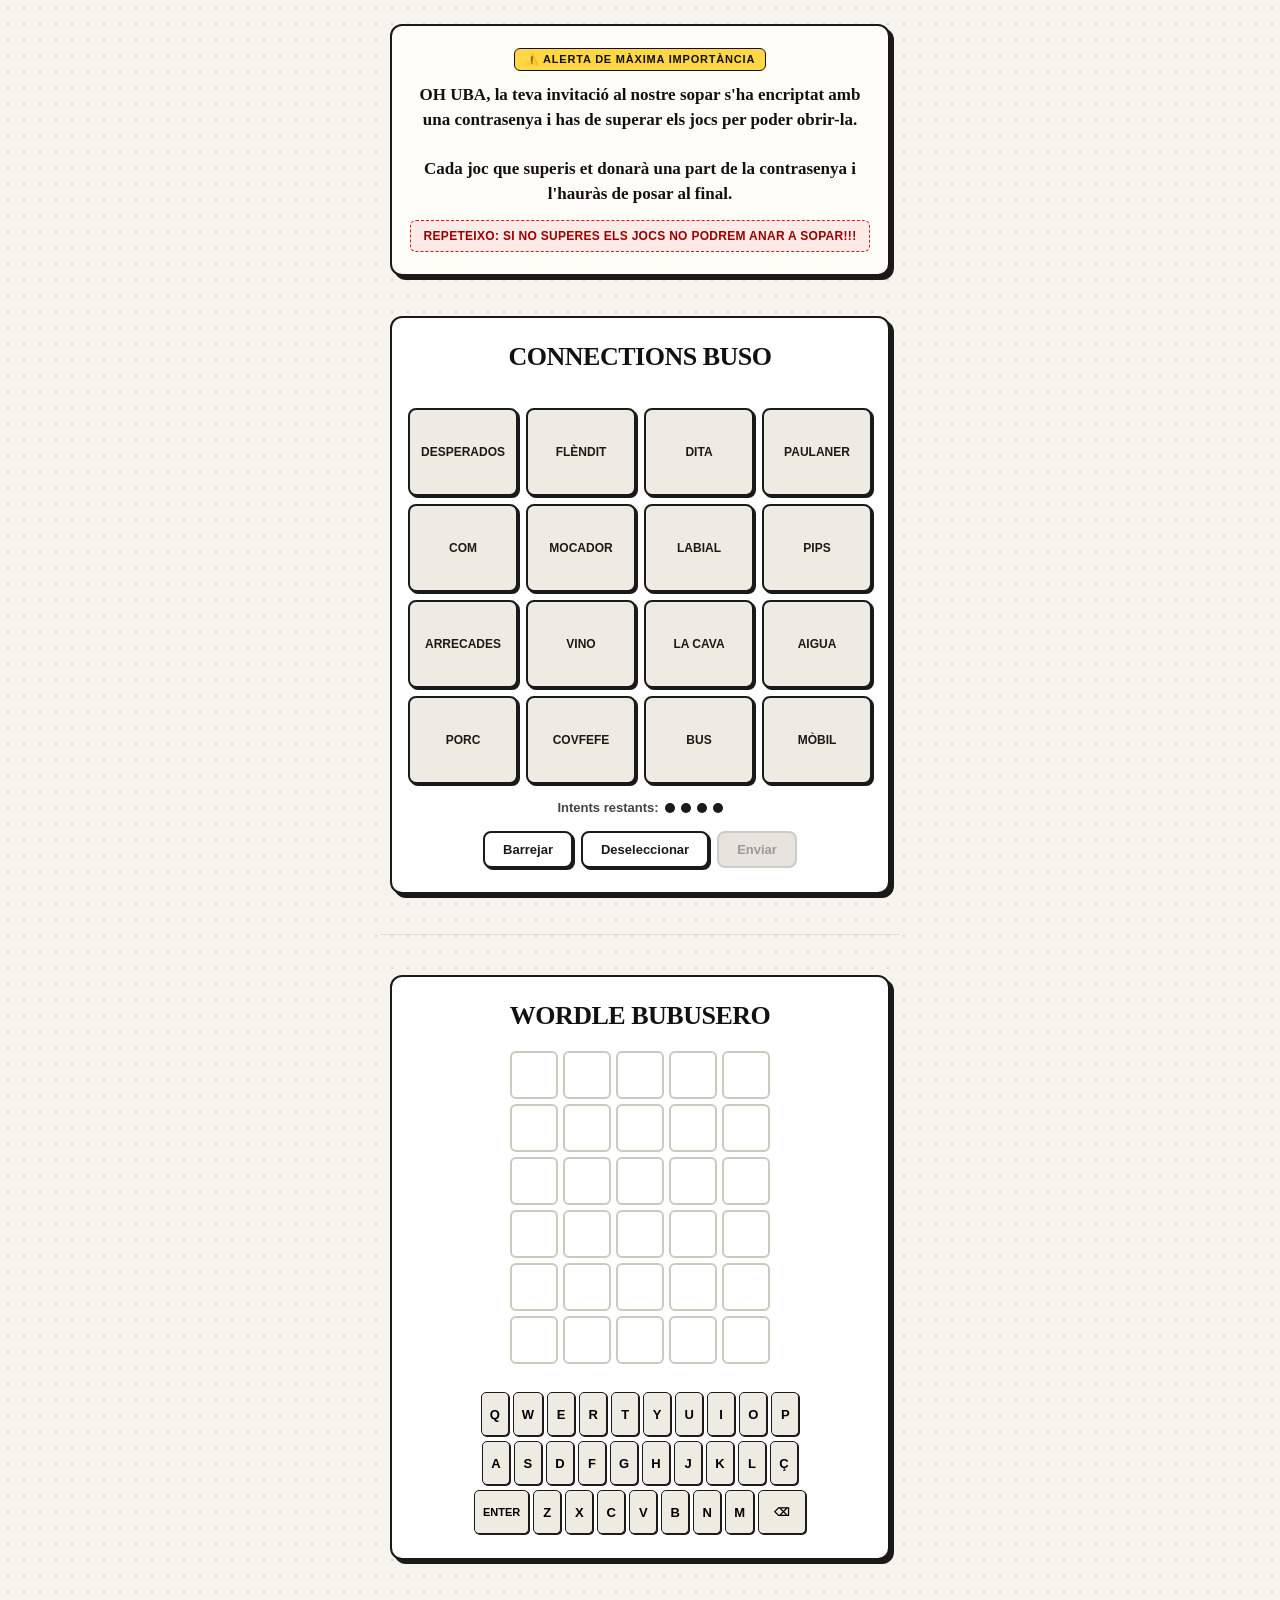
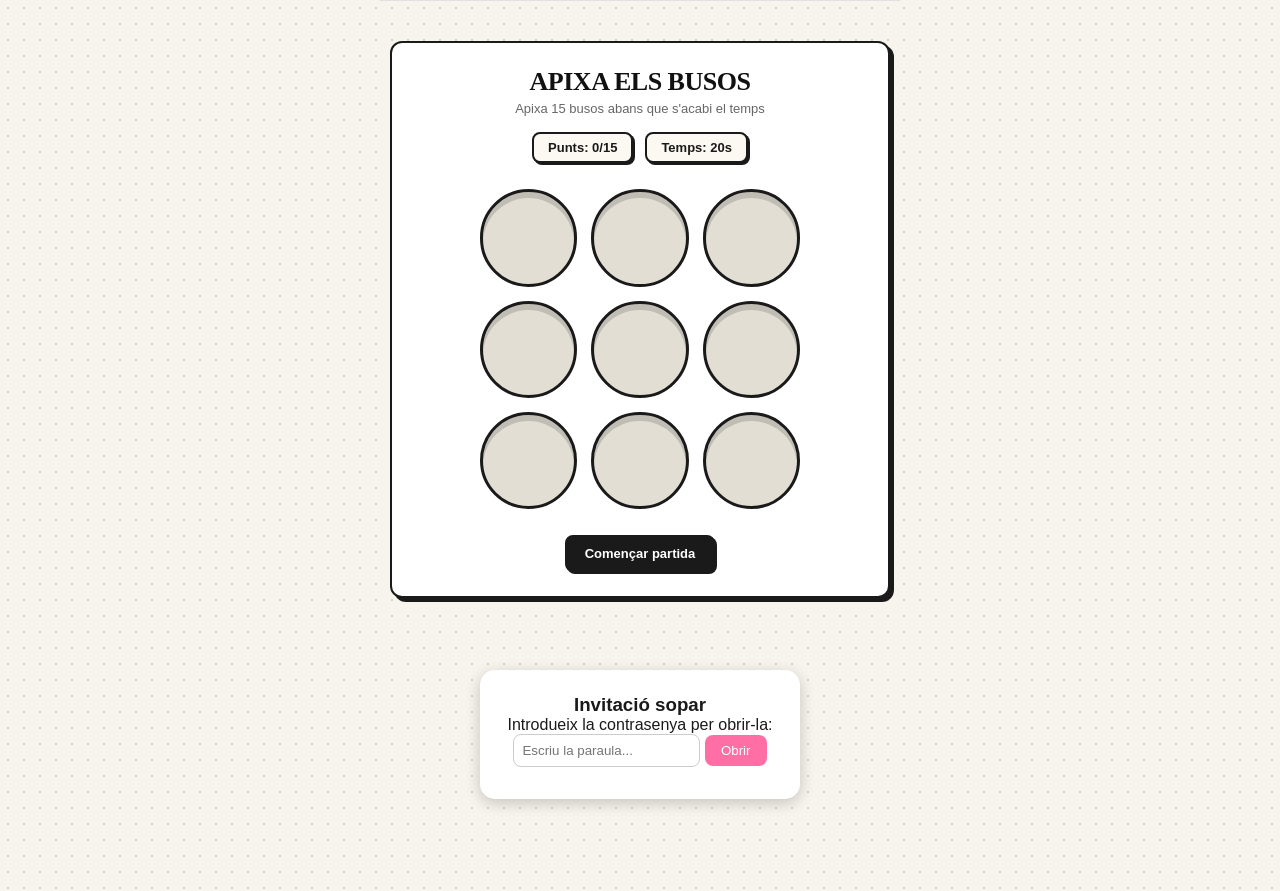
==== 3anys/index.html @ 24dbd683 "Web 3 anys" ====
<!DOCTYPE html>
<html lang="ca">

<head>
    <meta charset="UTF-8" />
    <meta name="viewport" content="width=device-width, initial-scale=1.0" />
    <link rel="stylesheet" href="styles.css" />
    <title>3 anys uba</title>
</head>

<body style="flex-direction: column; align-items: center; gap: 40px;">

    <!-- Musica -->
    <audio id="musica" autoplay loop>
        <source src="kahoot.mp3" type="audio/mpeg">
    </audio>


    <!-- TÍTOL INTRO -->
    <div class="intro-card">
        <div class="intro-tag">⚠️ ALERTA DE MÀXIMA IMPORTÀNCIA</div>
        <h1 class="intro-title">
            OH UBA, la teva invitació al nostre sopar s'ha encriptat amb una contrasenya i has de superar els jocs per poder obrir-la.
            <br><br> Cada joc que superis et donarà una part de la contrasenya i l'hauràs de posar al final.
        </h1>
        <div class="intro-alert">
            REPETEIXO: SI NO SUPERES ELS JOCS NO PODREM ANAR A SOPAR!!!
        </div>
    </div>

    <!-- ========================================== -->
    <!-- JOC 1: CONNECTIONS                         -->
    <!-- ========================================== -->
    <div id="connections-screen" class="game-screen">
        <div class="conn-toast" id="toast">Ja has provat aquesta combinació!</div>

        <div class="game-header">
            <h1>CONNECTIONS BUSO</h1>
        </div>

        <div class="conn-solved-categories" id="solved-box"></div>

        <div class="conn-grid" id="tiles-grid"></div>

        <div class="conn-mistakes" id="mistakes-box">
            <span>Intents restants:</span>
            <div class="conn-dot"></div>
            <div class="conn-dot"></div>
            <div class="conn-dot"></div>
            <div class="conn-dot"></div>
        </div>

        <div class="conn-actions" id="action-buttons">
            <button class="conn-btn" onclick="shuffleTiles()">Barrejar</button>
            <button class="conn-btn" onclick="deselectAll()">Deseleccionar</button>
            <button class="conn-btn conn-btn-submit" id="submit-btn" onclick="checkGuess()" disabled>Enviar</button>
        </div>

        <div class="reward-modal" id="victory-modal">
            <h2>PRIMERA PISTA</h2>
            <div class="reward-box">
                <span class="reward-key-text">cumple</span>
            </div>
        </div>
    </div>

    <hr style="width: 100%; max-width: 520px; border: 0; border-top: 1px solid #e0e0e0;" />

    <!-- ========================================== -->
    <!-- JOC 2: WORDLE                              -->
    <!-- ========================================== -->
    <div id="wordle-screen" class="game-screen">
        <div class="game-header">
            <h1>WORDLE BUBUSERO</h1>
        </div>

        <div class="wdl-board" id="board"></div>

        <div class="wdl-keyboard" id="keyboard"></div>

        <div class="reward-modal" id="wdl-reward">
            <h2>SEGONA PISTA</h2>
            <div class="reward-box">
                <span class="reward-key-text" id="reward-key">numero3</span>
            </div>
        </div>
    </div>


    <hr style="width: 100%; max-width: 520px; border: 0; border-top: 1px solid #e0e0e0;" />

    <!-- ========================================== -->
    <!-- JOC 3: WHACK-A-MOLE ARCADE                 -->
    <!-- ========================================== -->
    <div id="mole-screen" class="game-screen">
        <div class="game-header">
            <h1>APIXA ELS BUSOS</h1>
            <p>Apixa 15 busos abans que s'acabi el temps</p>
        </div>

        <div class="mole-scoreboard">
            <div class="mole-score-pill">Punts: <span id="mole-score">0</span>/15</div>
            <div class="mole-score-pill">Temps: <span id="mole-time">20</span>s</div>
        </div>

        <div class="mole-grid" id="mole-grid">
            <div class="mole-hole">
                <div class="mole-target" onclick="hitMole(this)"></div>
            </div>
            <div class="mole-hole">
                <div class="mole-target" onclick="hitMole(this)"></div>
            </div>
            <div class="mole-hole">
                <div class="mole-target" onclick="hitMole(this)"></div>
            </div>
            <div class="mole-hole">
                <div class="mole-target" onclick="hitMole(this)"></div>
            </div>
            <div class="mole-hole">
                <div class="mole-target" onclick="hitMole(this)"></div>
            </div>
            <div class="mole-hole">
                <div class="mole-target" onclick="hitMole(this)"></div>
            </div>
            <div class="mole-hole">
                <div class="mole-target" onclick="hitMole(this)"></div>
            </div>
            <div class="mole-hole">
                <div class="mole-target" onclick="hitMole(this)"></div>
            </div>
            <div class="mole-hole">
                <div class="mole-target" onclick="hitMole(this)"></div>
            </div>
        </div>

        <div class="mole-actions">
            <button class="conn-btn conn-btn-submit" id="start-mole-btn" onclick="startMoleGame()">Començar partida</button>
        </div>

        <div class="reward-modal" id="mole-reward">
            <h2>TERCERA PISTA</h2>
            <div class="reward-box">
                <span class="reward-key-text">de_natros</span>
            </div>
        </div>
    </div>



    <!-- Invitació sopar -->
    <div id="sobre">
        <h3>Invitació sopar</h3>
        <p>Introdueix la contrasenya per obrir-la:</p>
        <input type="password" id="contra" placeholder="Escriu la paraula...">
        <button onclick="obrirInvitacio()">Obrir</button>

        <div id="contenido" class="hidden">
            <h2> Sorpresa! </h2>
            <p>Estàs invitada a sopar amb EL MI aquesta nit.</p>
            <p><b>Ubicació: </b>Níam</p>
            <p><b>Hora: </b>21:30</p>
        </div>
    </div>

    <script src="script.js"></script>
</body>

</html>
---- 3anys/styles.css ----
/* ==========================================================================
   1. BASES GLOBALS & FONS EDITORIAL CÀLID
   ========================================================================== */

* {
    box-sizing: border-box;
    margin: 0;
    padding: 0;
}

body {
    /* Fons paper càlid amb trama de punts subtils estil impremta */
    background-color: #f7f4ed;
    background-image: radial-gradient(#d8d3c5 1px, transparent 1px);
    background-size: 16px 16px;
    color: #1a1a1a;
    font-family: -apple-system, BlinkMacSystemFont, "Segoe UI", Roboto, sans-serif;
    display: flex;
    flex-direction: column;
    align-items: center;
    gap: 32px;
    padding: 24px 14px 60px;
    min-height: 100vh;
}


/* ==========================================================================
   2. CONTENIDORS I TARGETES DE JOC
   ========================================================================== */

.game-screen {
    width: 100%;
    max-width: 500px;
    background: #ffffff;
    border: 2px solid #1a1a1a;
    border-radius: 12px;
    padding: 24px 16px;
    box-shadow: 4px 4px 0px #1a1a1a;
    display: flex;
    flex-direction: column;
    align-items: center;
    gap: 16px;
}

.game-header {
    text-align: center;
}

.game-header h1 {
    font-family: "Georgia", "Charter", "Times New Roman", serif;
    font-size: 26px;
    letter-spacing: -0.5px;
    color: #111;
    margin-bottom: 4px;
}

.game-header p {
    font-size: 13px;
    color: #666;
}


/* Separador subtil entre seccions */

hr {
    width: 100%;
    max-width: 500px;
    border: 0;
    border-top: 2px dashed #d1ccbe;
}


/* ==========================================================================
   3. BANNER D'ALERTA (INTRO)
   ========================================================================== */

.intro-card {
    width: 100%;
    max-width: 500px;
    background: #fffdf7;
    border: 2px solid #1a1a1a;
    border-radius: 12px;
    padding: 22px 18px;
    text-align: center;
    box-shadow: 4px 4px 0px #1a1a1a;
}

.intro-tag {
    display: inline-block;
    background: #ffd644;
    color: #111;
    font-weight: 800;
    font-size: 11px;
    letter-spacing: 0.8px;
    padding: 4px 10px;
    border-radius: 6px;
    border: 1.5px solid #111;
    margin-bottom: 12px;
}

.intro-title {
    font-family: "Georgia", serif;
    font-size: 17px !important;
    font-weight: 700;
    line-height: 1.45;
    color: #111;
    margin-bottom: 14px;
}

.intro-alert {
    background: #feebe8;
    border: 1.5px dashed #c5221f;
    color: #900;
    font-size: 12px;
    font-weight: 800;
    padding: 8px 12px;
    border-radius: 6px;
    letter-spacing: 0.3px;
}


/* ==========================================================================
   4. BOTONS COMUNS (EFECTE PREMSA FÍSICA)
   ========================================================================== */

.conn-btn {
    background: #ffffff;
    border: 2px solid #1a1a1a;
    color: #1a1a1a;
    padding: 9px 18px;
    border-radius: 8px;
    font-weight: 700;
    font-size: 13px;
    cursor: pointer;
    box-shadow: 2px 2px 0px #1a1a1a;
    transition: transform 0.08s ease, box-shadow 0.08s ease;
}

.conn-btn:hover {
    background: #fdfaf3;
}

.conn-btn:active {
    transform: translate(2px, 2px);
    box-shadow: 0px 0px 0px #1a1a1a;
}

.conn-btn-submit {
    background: #1a1a1a;
    color: #ffffff;
}

.conn-btn-submit:hover {
    background: #333333;
}

.conn-btn-submit:disabled {
    background: #e6e4dc;
    color: #999;
    border-color: #ccc;
    box-shadow: none;
    cursor: not-allowed;
    transform: none;
}


/* ==========================================================================
   5. CONNECTIONS
   ========================================================================== */

#connections-screen .conn-toast {
    position: fixed;
    top: 18px;
    background: #1a1a1a;
    color: #fff;
    padding: 10px 18px;
    border-radius: 8px;
    font-size: 13px;
    font-weight: 700;
    box-shadow: 3px 3px 0px rgba(0, 0, 0, 0.3);
    opacity: 0;
    transform: translateY(-10px);
    transition: opacity 0.2s, transform 0.2s;
    pointer-events: none;
    z-index: 100;
}

#connections-screen .conn-toast.show {
    opacity: 1;
    transform: translateY(0);
}

#connections-screen .conn-solved-categories {
    width: 100%;
    display: flex;
    flex-direction: column;
    gap: 8px;
}

#connections-screen .conn-solved-card {
    padding: 12px;
    border-radius: 8px;
    border: 2px solid #1a1a1a;
    text-align: center;
    box-shadow: 2px 2px 0px #1a1a1a;
    animation: connPopIn 0.25s ease-out;
}

#connections-screen .conn-solved-title {
    font-weight: 800;
    font-size: 14px;
    text-transform: uppercase;
    margin-bottom: 2px;
}

#connections-screen .conn-solved-words {
    font-size: 13px;
}

#connections-screen .conn-grid {
    width: 100%;
    display: grid;
    grid-template-columns: repeat(4, 1fr);
    gap: 8px;
}

#connections-screen .conn-tile {
    aspect-ratio: 1.25;
    background: #eeece2;
    border: 2px solid #1a1a1a;
    border-radius: 8px;
    display: flex;
    justify-content: center;
    align-items: center;
    text-align: center;
    padding: 4px;
    font-weight: 800;
    font-size: 12px;
    text-transform: uppercase;
    cursor: pointer;
    box-shadow: 2px 2px 0px #1a1a1a;
    transition: background 0.1s, transform 0.08s;
}

#connections-screen .conn-tile.selected {
    background: #50504a;
    color: #ffffff;
}

#connections-screen .conn-tile:active {
    transform: translate(1px, 1px);
    box-shadow: 1px 1px 0px #1a1a1a;
}

#connections-screen .cat-yellow {
    background: #fbd65c;
}

#connections-screen .cat-green {
    background: #a4c95f;
}

#connections-screen .cat-blue {
    background: #a8caf4;
}

#connections-screen .cat-purple {
    background: #c694d1;
}

#connections-screen .conn-mistakes {
    display: flex;
    align-items: center;
    gap: 6px;
    font-size: 13px;
    font-weight: 600;
    color: #444;
}

#connections-screen .conn-dot {
    width: 10px;
    height: 10px;
    background: #1a1a1a;
    border-radius: 50%;
    transition: opacity 0.2s;
}

#connections-screen .conn-dot.lost {
    opacity: 0.15;
}

#connections-screen .conn-actions {
    display: flex;
    gap: 8px;
}

@keyframes connPopIn {
    from {
        transform: scale(0.95);
        opacity: 0;
    }
    to {
        transform: scale(1);
        opacity: 1;
    }
}


/* ==========================================================================
   6. WORDLE
   ========================================================================== */

#wordle-screen .wdl-board {
    display: grid;
    grid-template-rows: repeat(6, 1fr);
    gap: 5px;
    margin-bottom: 12px;
}

#wordle-screen .wdl-row {
    display: grid;
    grid-template-columns: repeat(5, 1fr);
    gap: 5px;
}

#wordle-screen .wdl-cell {
    width: 48px;
    height: 48px;
    border: 2px solid #ccc9be;
    border-radius: 6px;
    display: flex;
    justify-content: center;
    align-items: center;
    font-size: 22px;
    font-weight: 800;
    text-transform: uppercase;
    user-select: none;
    background: #fff;
}

#wordle-screen .wdl-cell.filled {
    border-color: #1a1a1a;
}

#wordle-screen .wdl-cell.correct {
    background: #6aaa64;
    color: #fff;
    border-color: #1a1a1a;
}

#wordle-screen .wdl-cell.present {
    background: #c9b458;
    color: #fff;
    border-color: #1a1a1a;
}

#wordle-screen .wdl-cell.absent {
    background: #787c7e;
    color: #fff;
    border-color: #1a1a1a;
}

#wordle-screen .wdl-keyboard {
    display: flex;
    flex-direction: column;
    gap: 5px;
    width: 100%;
}

#wordle-screen .wdl-kb-row {
    display: flex;
    justify-content: center;
    gap: 4px;
}

#wordle-screen .wdl-key {
    background: #eeece2;
    border: 1.5px solid #1a1a1a;
    border-radius: 5px;
    height: 44px;
    min-width: 28px;
    padding: 0 8px;
    font-weight: 800;
    font-size: 13px;
    cursor: pointer;
    box-shadow: 1px 1px 0px #1a1a1a;
    display: flex;
    justify-content: center;
    align-items: center;
}

#wordle-screen .wdl-key.wide {
    min-width: 48px;
    font-size: 11px;
}

#wordle-screen .wdl-key:active {
    transform: translate(1px, 1px);
    box-shadow: none;
}

#wordle-screen .wdl-key.correct {
    background: #6aaa64;
    color: #fff;
}

#wordle-screen .wdl-key.present {
    background: #c9b458;
    color: #fff;
}

#wordle-screen .wdl-key.absent {
    background: #787c7e;
    color: #fff;
}


/* ==========================================================================
   7. WHACK-A-MOLE ARCADE
   ========================================================================== */

#mole-screen .mole-scoreboard {
    display: flex;
    gap: 12px;
}

#mole-screen .mole-score-pill {
    background: #fbf9f2;
    padding: 6px 14px;
    border-radius: 8px;
    font-weight: 800;
    font-size: 13px;
    border: 2px solid #1a1a1a;
    box-shadow: 2px 2px 0px #1a1a1a;
}

#mole-screen .mole-grid {
    width: 100%;
    max-width: 320px;
    display: grid;
    grid-template-columns: repeat(3, 1fr);
    gap: 14px;
    margin: 10px 0;
}

#mole-screen .mole-hole {
    aspect-ratio: 1;
    background: #e2ded4;
    border-radius: 50%;
    border: 3px solid #1a1a1a;
    overflow: hidden;
    position: relative;
    box-shadow: inset 0 6px 0 rgba(0, 0, 0, 0.15);
}

#mole-screen .mole-target {
    width: 76%;
    height: 76%;
    border-radius: 50%;
    position: absolute;
    left: 12%;
    bottom: -100%;
    cursor: pointer;
    user-select: none;
    transition: bottom 0.12s cubic-bezier(0.2, 0.9, 0.3, 1.2);
    /* Configuració de la teva imatge */
    background-image: url('../2anys/cara-roger.png');
    /* Canvia pel nom exacte del teu fitxer */
    background-size: cover;
    background-position: center;
    border: 2px solid #1a1a1a;
    box-shadow: 0 2px 4px rgba(0, 0, 0, 0.2);
}


/* Elimina o buida aquesta regla perquè no surti la icona sobre la foto */

#mole-screen .mole-target::after {
    content: "";
}

#mole-screen .mole-target.up {
    bottom: 10%;
}

#mole-screen .mole-target.bonked {
    transform: scale(0.85);
}


/* ==========================================================================
   8. TARGETES DE PISTES DESBLOQUEJADES
   ========================================================================== */

.reward-modal {
    display: none;
    width: 100%;
    background: #fcfcfc;
    border: 2px solid #1a1a1a;
    border-radius: 10px;
    padding: 16px;
    text-align: center;
    box-shadow: 3px 3px 0px #1a1a1a;
}

.reward-modal h2 {
    font-size: 13px;
    font-weight: 800;
    letter-spacing: 1px;
    color: #666;
    margin-bottom: 6px;
}

.reward-box {
    background: #eef7ee;
    border: 1.5px dashed #2bb24c;
    border-radius: 8px;
    padding: 10px;
    display: inline-block;
    min-width: 160px;
}

.reward-key-text {
    font-family: "Georgia", serif;
    font-size: 22px;
    font-weight: 800;
    letter-spacing: 3px;
    color: #1a6b2d;
}


/* ==========================================================================
   4. MODALS I RECOMPENSES DE PANTALLA
   ========================================================================== */

.reward-modal {
    display: none;
    width: 100%;
    background: #fff;
    border: 1px solid #e0e0e0;
    border-radius: 12px;
    padding: 24px 16px;
    text-align: center;
    box-shadow: 0 8px 24px rgba(0, 0, 0, 0.08);
}

.reward-box {
    margin: 16px 0;
    padding: 14px;
    background: #f4fbf7;
    border: 1px dashed #2bb24c;
    border-radius: 8px;
    font-size: 14px;
    line-height: 1.5;
}

.reward-key-text {
    font-size: 20px;
    font-weight: 800;
    letter-spacing: 2px;
    color: #2bb24c;
}

#sobre {
    margin: 2rem auto;
    padding: 1.5rem;
    width: 320px;
    background: #fff;
    border-radius: 15px;
    box-shadow: 0 4px 15px rgba(0, 0, 0, 0.2);
    text-align: center;
}

#sobre input {
    padding: 0.5rem;
    border: 1px solid #ccc;
    border-radius: 8px;
    margin-bottom: 0.5rem;
}

#sobre button {
    padding: 0.5rem 1rem;
    border: none;
    background: #ff6fa5;
    color: white;
    border-radius: 8px;
    cursor: pointer;
    transition: background 0.3s;
}

#sobre button:hover {
    background: #ff4c88;
}

#contenido {
    margin-top: 1rem;
    padding: 1rem;
    border-top: 2px dashed #ff6fa5;
}

.hidden {
    display: none;
}
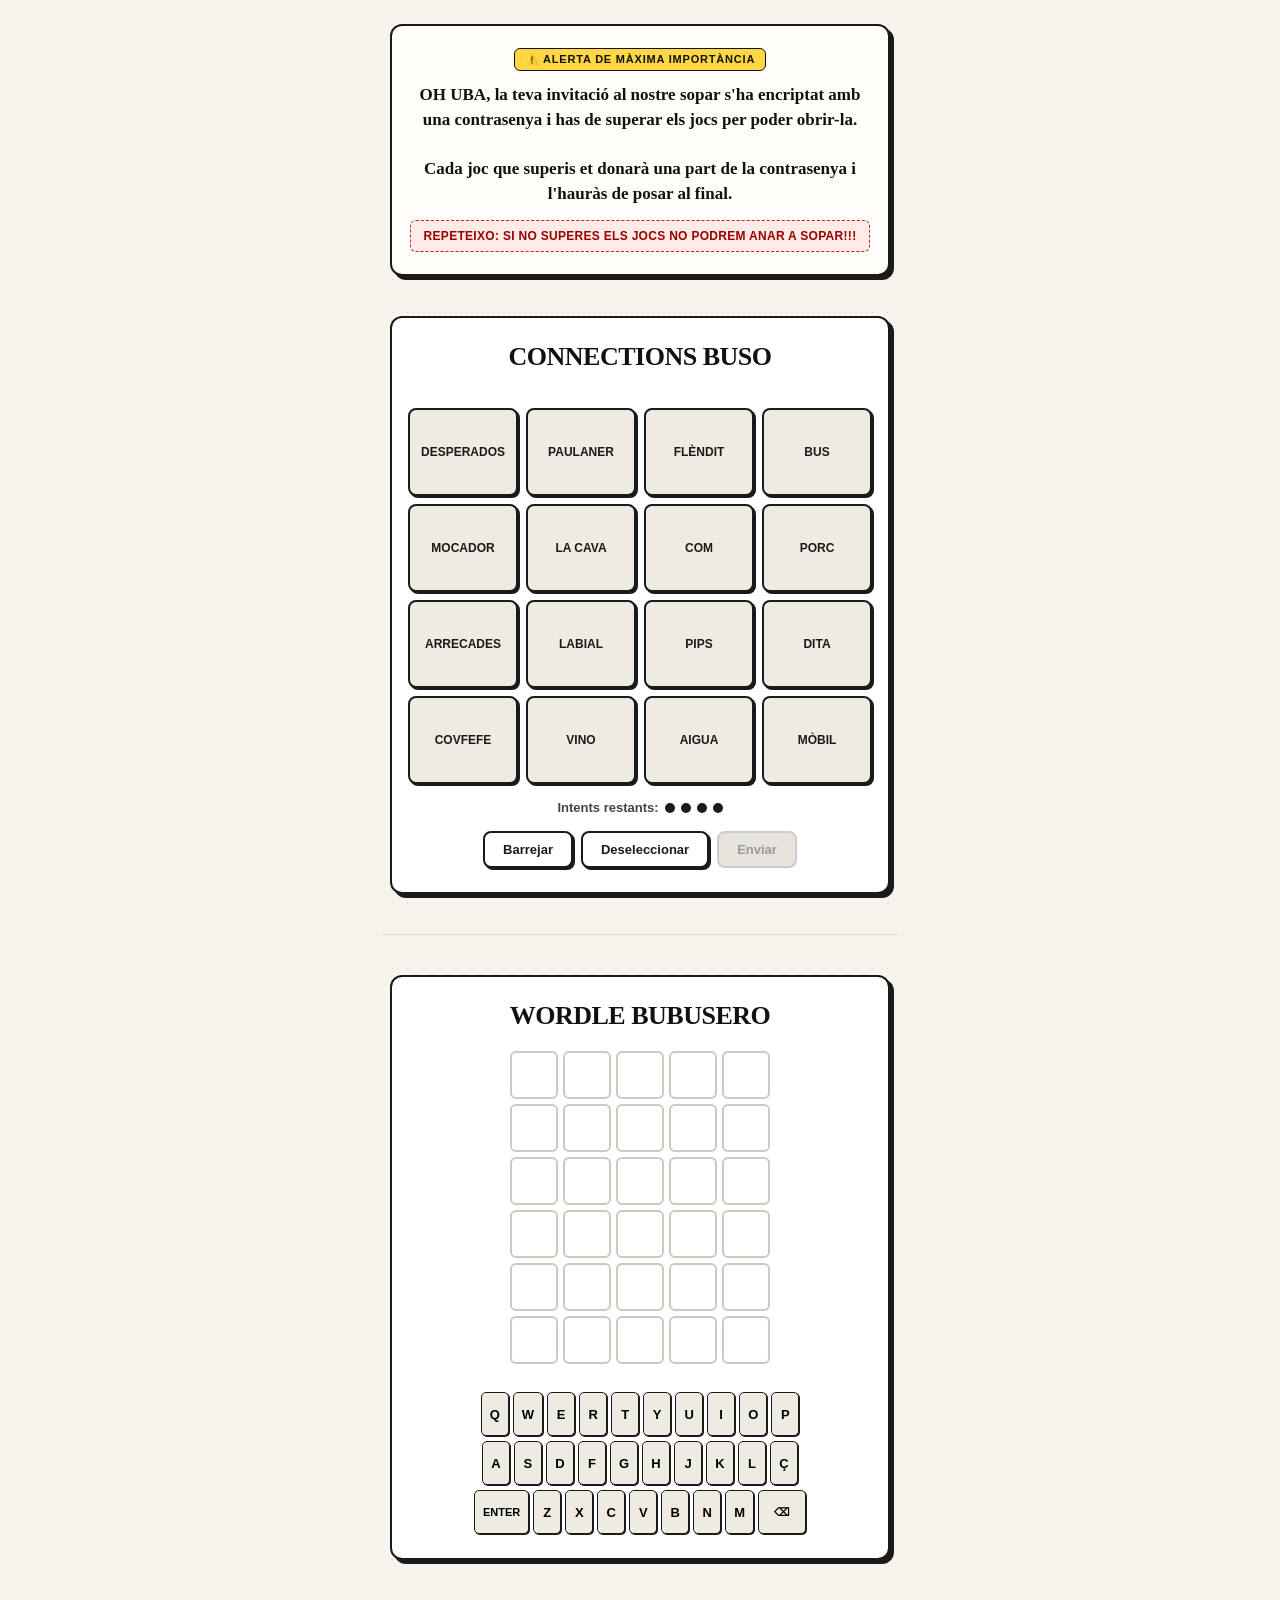
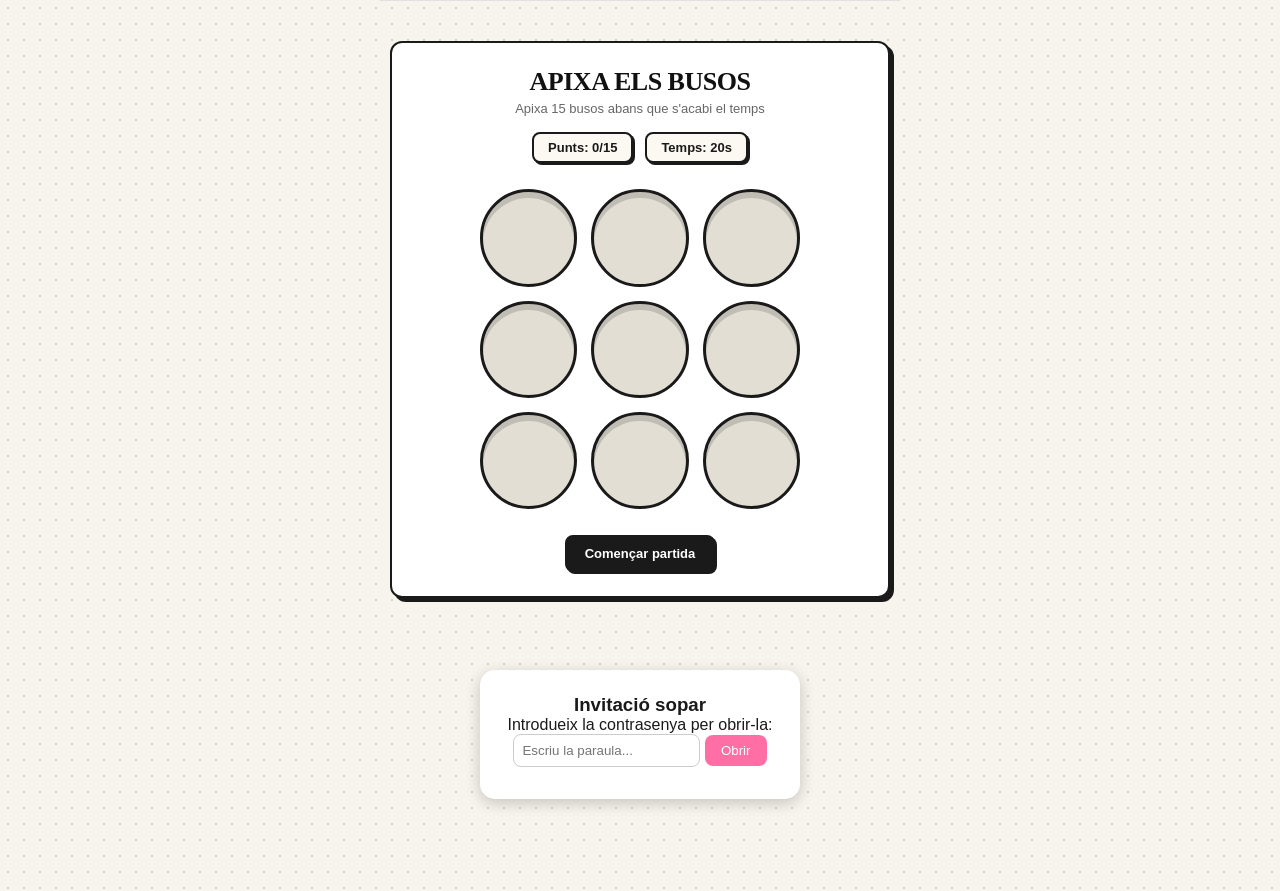
==== commit f0b9e5c9: "Fix audio autoplay and update HTML structure" ====
--- a/3anys/index.html
+++ b/3anys/index.html
@@ -11,7 +11,7 @@
 <body style="flex-direction: column; align-items: center; gap: 40px;">
 
     <!-- Musica -->
-    <audio id="musica" autoplay loop>
+    <audio id="musica" loop>
         <source src="kahoot.mp3" type="audio/mpeg">
     </audio>
 
@@ -165,4 +165,4 @@
     <script src="script.js"></script>
 </body>
 
-</html>+</html>
